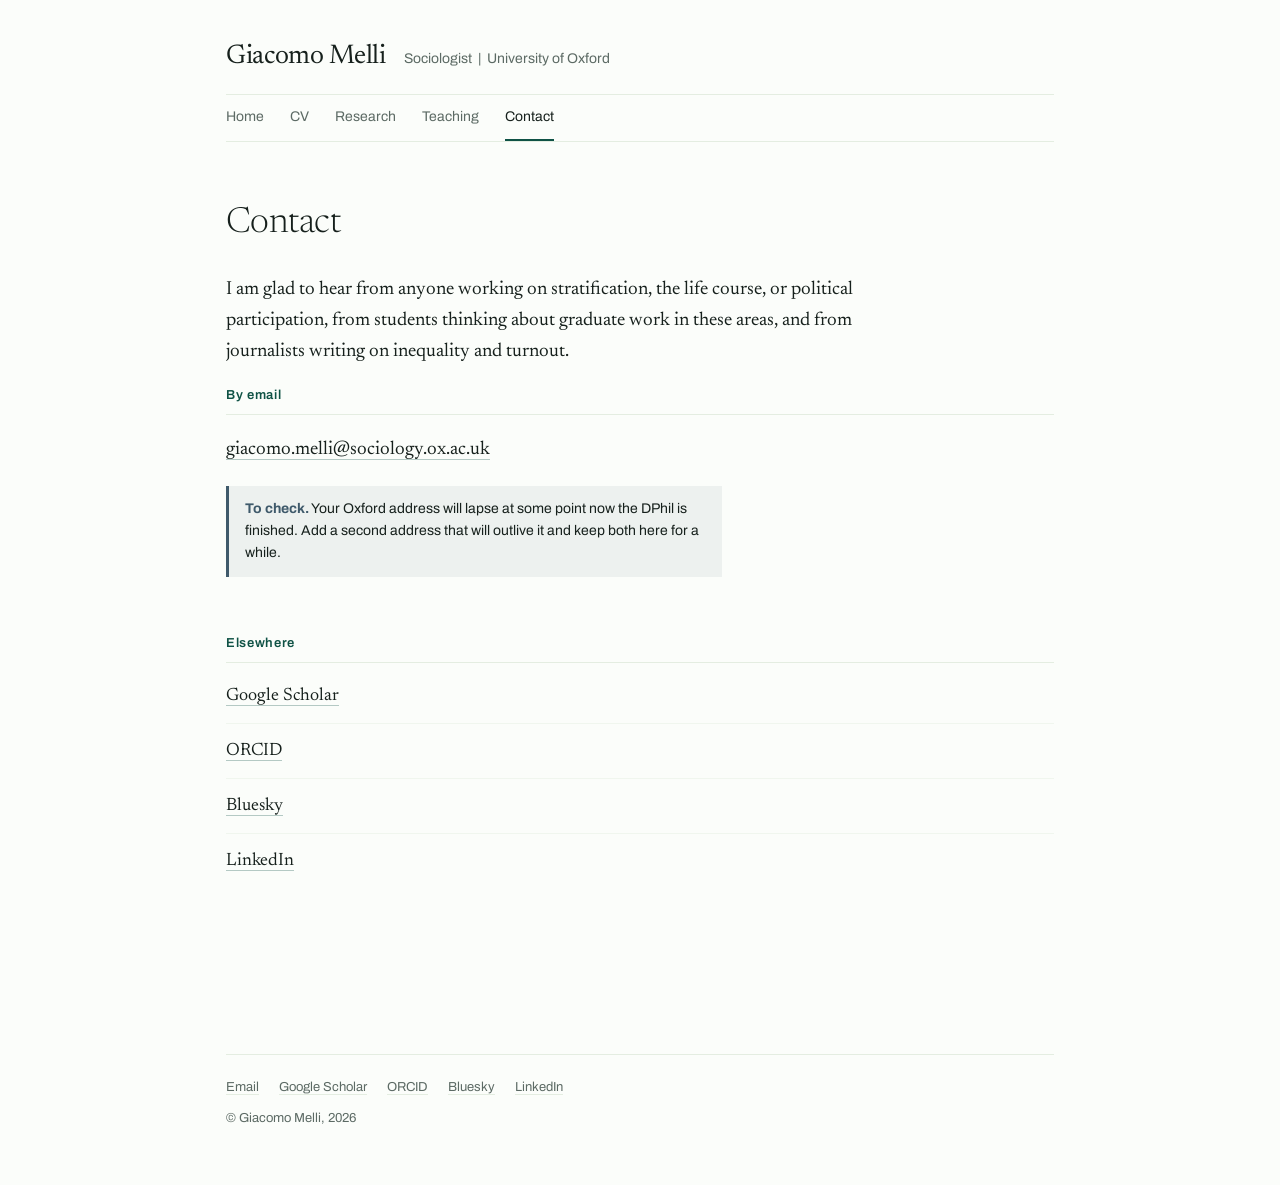
==== contact.html @ b4c050ae "Add files via upload" ====
<!DOCTYPE html>
<html lang="en">
<head>
<meta charset="utf-8">
<meta name="viewport" content="width=device-width, initial-scale=1, viewport-fit=cover">
<title>Contact &mdash; Giacomo Melli</title>
<meta name="description" content="How to get in touch with Giacomo Melli.">
<link rel="preconnect" href="https://fonts.googleapis.com">
<link rel="preconnect" href="https://fonts.gstatic.com" crossorigin>
<link href="https://fonts.googleapis.com/css2?family=Archivo:wght@400;500;600&family=Newsreader:opsz,wght@6..72,300;6..72,400;6..72,500&display=swap" rel="stylesheet">
<link rel="stylesheet" href="style.css">
</head>
<body>
<div class="wrap">

<header class="masthead">
  <div class="id">
    <p class="who"><a href="index.html">Giacomo Melli</a></p>
    <p class="role">Sociologist &nbsp;| &nbsp;University of Oxford</p>
  </div>
  <nav class="main" aria-label="Main">
    <ul>
      <li><a href="index.html">Home</a></li>
      <li><a href="cv.html">CV</a></li>
      <li><a href="research.html">Research</a></li>
      <li><a href="teaching.html">Teaching</a></li>
      <li><a href="contact.html" aria-current="page">Contact</a></li>
    </ul>
  </nav>
</header>

<main>
<!--MAIN-->

<h1 class="page">Contact</h1>

<p>I am glad to hear from anyone working on stratification, the life course, or political participation, from students thinking about graduate work in these areas, and from journalists writing on inequality and turnout.</p>

<section>
  <h2 class="band">By email</h2>
  <p><a href="mailto:giacomo.melli@sociology.ox.ac.uk">giacomo.melli@sociology.ox.ac.uk</a></p>
  <div class="todo"><b>To check.</b> Your Oxford address will lapse at some point now the DPhil is finished. Add a second address that will outlive it and keep both here for a while.</div>
</section>

<section>
  <h2 class="band">Elsewhere</h2>
  <ul class="plain">
    <li><a href="https://scholar.google.com/citations?hl=en&amp;user=pHB5kRAAAAAJ">Google Scholar</a></li>
    <li><a href="https://orcid.org/0000-0002-5335-5935">ORCID</a></li>
    <li><a href="https://bsky.app/profile/giacomomelli.bsky.social">Bluesky</a></li>
    <li><a href="https://www.linkedin.com/in/giacomo-melli/">LinkedIn</a></li>
  </ul>
</section>
<!--/MAIN-->
</main>

<footer>
  <ul>
    <li><a href="mailto:giacomo.melli@sociology.ox.ac.uk">Email</a></li>
    <li><a href="https://scholar.google.com/citations?hl=en&amp;user=pHB5kRAAAAAJ">Google Scholar</a></li>
    <li><a href="https://orcid.org/0000-0002-5335-5935">ORCID</a></li>
    <li><a href="https://bsky.app/profile/giacomomelli.bsky.social">Bluesky</a></li>
    <li><a href="https://www.linkedin.com/in/giacomo-melli/">LinkedIn</a></li>
  </ul>
  &copy; Giacomo Melli, 2026
</footer>

</div>
</body>
</html>
---- style.css ----
/* Giacomo Melli — site styles
   Edit colours and type here. Every page reads this one file.
   Want a different shade of paper? Try --paper: #FFFFFF (plain white)
   or #F4F9F3 (much greener). Change one line, every page follows. */

:root{
  --paper:#FBFDFA;
  --ink:#16201C;
  --muted:#5C6A64;
  --rule:#E4EDE1;
  --rule-soft:#F0F6EE;
  --accent:#0F5245;
  --link-line:rgba(15,82,69,.30);
  --flag:#3F5A6B;
  --flag-soft:rgba(63,90,107,.07);
  box-sizing:border-box;
  padding-top:env(safe-area-inset-top,0px);
  padding-bottom:env(safe-area-inset-bottom,0px);
}
@media (prefers-color-scheme: dark){
  :root:not([data-theme="light"]){
    --paper:#111714; --ink:#E6EBE6; --muted:#93A29B;
    --rule:#26302B; --rule-soft:#1B2320;
    --accent:#8FC9B2; --link-line:rgba(143,201,178,.38);
    --flag:#8FA9BB; --flag-soft:rgba(143,169,187,.10);
  }
}
:root[data-theme="dark"]{
  --paper:#111714; --ink:#E6EBE6; --muted:#93A29B;
    --rule:#26302B; --rule-soft:#1B2320;
    --accent:#8FC9B2; --link-line:rgba(143,201,178,.38);
    --flag:#8FA9BB; --flag-soft:rgba(143,169,187,.10);
}

*,*::before,*::after{box-sizing:inherit}
html{scroll-padding-top:env(safe-area-inset-top,0px)}
body{
  margin:0;
  background:var(--paper);
  color:var(--ink);
  font-family:"Newsreader",Georgia,"Times New Roman",serif;
  font-size:19px;
  line-height:1.62;
  -webkit-font-smoothing:antialiased;
  text-rendering:optimizeLegibility;
}
img{max-width:100%;display:block}

a{color:inherit;text-decoration:none;border-bottom:1px solid var(--link-line)}
a:hover{color:var(--accent);border-bottom-color:var(--accent)}
a:focus-visible{outline:2px solid var(--accent);outline-offset:3px;border-radius:2px}

.wrap{max-width:880px;margin:0 auto;padding:0 26px}

/* ---------- masthead ---------- */
.masthead{padding:42px 0 0}
.masthead .id{display:flex;flex-wrap:wrap;align-items:baseline;gap:4px 18px;margin:0 0 22px}
.masthead .who{font-size:27px;line-height:1.1;font-weight:400;letter-spacing:-.012em;margin:0}
.masthead .who a{border-bottom:none}
.masthead .role{
  font-family:"Archivo",system-ui,sans-serif;font-size:14px;color:var(--muted);margin:0;
}
nav.main{border-top:1px solid var(--rule);border-bottom:1px solid var(--rule)}
nav.main ul{
  list-style:none;margin:0;padding:0;display:flex;flex-wrap:wrap;gap:0 26px;
  font-family:"Archivo",system-ui,sans-serif;font-size:14px;
}
nav.main a{
  display:inline-block;padding:11px 0;color:var(--muted);
  border-bottom:2px solid transparent;
}
nav.main a:hover{color:var(--ink)}
nav.main a[aria-current="page"]{color:var(--ink);border-bottom-color:var(--accent)}

/* ---------- page body ---------- */
main{padding:46px 0 80px}
@media (min-width:760px){main{padding:62px 0 110px}}
p{margin:0 0 17px;max-width:66ch}
h1.page{font-size:36px;font-weight:300;line-height:1.14;letter-spacing:-.015em;margin:0 0 30px}

.lead{font-size:29px;line-height:1.36;font-weight:300;letter-spacing:-.012em;max-width:22ch;margin:0 0 30px}
@media (max-width:600px){.lead{font-size:25px;max-width:none}}

/* home intro: portrait beside text */
.intro{display:grid;gap:30px;margin:0 0 54px}
@media (min-width:760px){.intro{grid-template-columns:200px 1fr;gap:44px;align-items:start}}
.portrait{
  width:100%;aspect-ratio:4/5;border:1px dashed var(--rule);
  display:flex;align-items:center;justify-content:center;text-align:center;padding:14px;
  font-family:"Archivo",system-ui,sans-serif;font-size:12px;color:var(--muted);line-height:1.5;
}
@media (max-width:759px){.portrait{max-width:200px}}
.intro p:last-child{margin-bottom:0}

/* ---------- section furniture ---------- */
section{margin:0 0 56px}
h2.band{
  font-family:"Archivo",system-ui,sans-serif;font-size:13px;font-weight:600;letter-spacing:.05em;
  color:var(--accent);margin:0 0 20px;padding-bottom:8px;border-bottom:1px solid var(--rule);
}
h3.sub{
  font-family:"Archivo",system-ui,sans-serif;font-size:13px;font-weight:600;
  color:var(--muted);margin:38px 0 14px;
}

/* ---------- strands ---------- */
.strand{margin:0 0 42px}
.strand h3{font-size:24px;font-weight:400;line-height:1.24;letter-spacing:-.01em;margin:0 0 10px}
.strand .gloss{font-size:18px;color:var(--muted);max-width:60ch;margin:0 0 22px}

/* ---------- reference entries ---------- */
.entry{display:grid;grid-template-columns:54px 1fr;gap:0 14px;padding:15px 0;border-top:1px solid var(--rule-soft)}
.entry:first-of-type{border-top:none;padding-top:0}
.year{font-family:"Archivo",system-ui,sans-serif;font-size:13px;color:var(--muted);padding-top:7px}
.entry .t{font-size:19px;line-height:1.42;margin:0 0 3px}
.entry .m{font-size:16px;color:var(--muted);margin:0}
.entry .extra{font-size:15px;margin:6px 0 0}
.entry .extra a{border-bottom-color:var(--rule)}
@media (max-width:520px){
  .entry{grid-template-columns:1fr}
  .year{padding:0 0 3px}
}

.plain{list-style:none;margin:0;padding:0}
.plain li{padding:14px 0;border-top:1px solid var(--rule-soft);font-size:18px;line-height:1.45}
.plain li:first-child{border-top:none;padding-top:0}
.plain .status{font-family:"Archivo",system-ui,sans-serif;font-size:12px;color:var(--muted);display:block;margin-top:5px}

/* ---------- teaching ---------- */
.course{padding:20px 0;border-top:1px solid var(--rule-soft)}
.course:first-of-type{border-top:none;padding-top:0}
.course h3{font-size:21px;font-weight:400;margin:0 0 3px;line-height:1.3}
.course .where{font-family:"Archivo",system-ui,sans-serif;font-size:13px;color:var(--muted);margin:0 0 8px}
.course p.d{font-size:17px;margin:0;max-width:62ch}

/* ---------- misc ---------- */
.more{font-family:"Archivo",system-ui,sans-serif;font-size:14px;margin:26px 0 0}
.todo{
  border-left:3px solid var(--flag);background:var(--flag-soft);padding:12px 16px;margin:20px 0;
  font-family:"Archivo",system-ui,sans-serif;font-size:14px;line-height:1.6;max-width:62ch;
}
.todo b{color:var(--flag)}

footer{border-top:1px solid var(--rule);padding:22px 0 56px;
  font-family:"Archivo",system-ui,sans-serif;font-size:13px;color:var(--muted)}
footer ul{list-style:none;display:flex;flex-wrap:wrap;gap:6px 20px;margin:0 0 10px;padding:0}
footer a{border-bottom-color:var(--rule)}

/* ---------- CV page ---------- */
.btn{
  display:inline-block;border:1px solid var(--accent);border-radius:2px;
  padding:9px 16px;color:var(--accent);
  font-family:"Archivo",system-ui,sans-serif;font-size:14px;
}
.btn:hover{background:var(--accent);color:var(--paper);border-bottom-color:var(--accent)}
.pdf{margin:26px 0 8px;border:1px solid var(--rule);background:var(--rule-soft);height:900px}
.pdf object{width:100%;height:100%;display:block}
.pdf p{margin:0;padding:22px}
.pdf-small{display:none;font-size:17px;color:var(--muted);margin:22px 0 8px}
@media (max-width:760px){
  .pdf{display:none}
  .pdf-small{display:block}
}
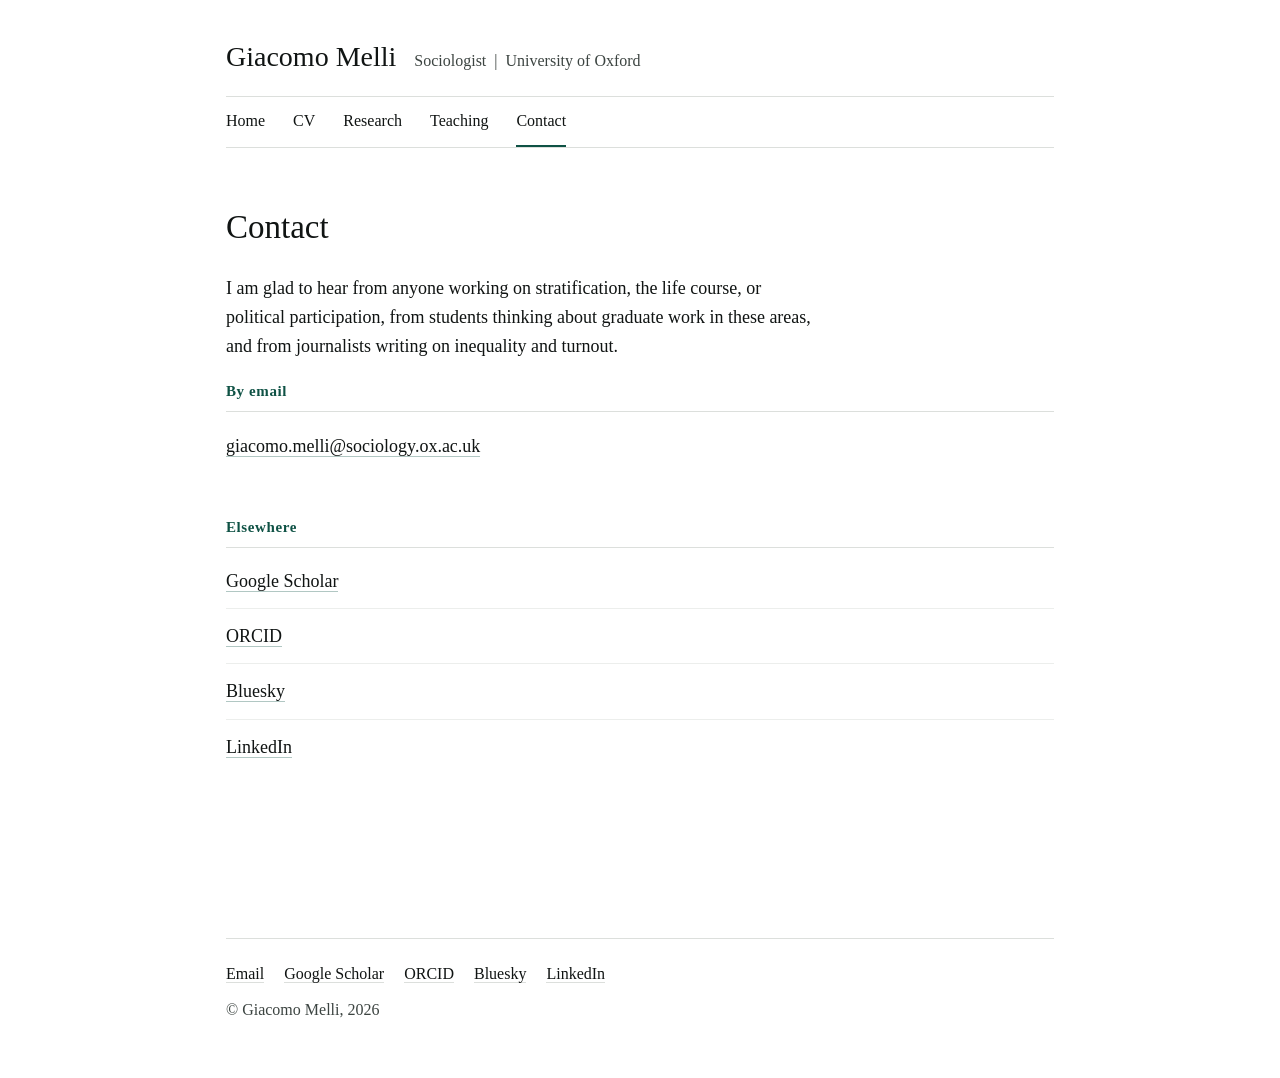
==== commit a5ab13c1: "Add files via upload" ====
--- a/contact.html
+++ b/contact.html
@@ -5,9 +5,6 @@
 <meta name="viewport" content="width=device-width, initial-scale=1, viewport-fit=cover">
 <title>Contact &mdash; Giacomo Melli</title>
 <meta name="description" content="How to get in touch with Giacomo Melli.">
-<link rel="preconnect" href="https://fonts.googleapis.com">
-<link rel="preconnect" href="https://fonts.gstatic.com" crossorigin>
-<link href="https://fonts.googleapis.com/css2?family=Archivo:wght@400;500;600&family=Newsreader:opsz,wght@6..72,300;6..72,400;6..72,500&display=swap" rel="stylesheet">
 <link rel="stylesheet" href="style.css">
 </head>
 <body>
@@ -39,7 +36,7 @@
 <section>
   <h2 class="band">By email</h2>
   <p><a href="mailto:giacomo.melli@sociology.ox.ac.uk">giacomo.melli@sociology.ox.ac.uk</a></p>
-  <div class="todo"><b>To check.</b> Your Oxford address will lapse at some point now the DPhil is finished. Add a second address that will outlive it and keep both here for a while.</div>
+  
 </section>
 
 <section>
--- a/style.css
+++ b/style.css
@@ -1,35 +1,30 @@
 /* Giacomo Melli — site styles
-   Edit colours and type here. Every page reads this one file.
-   Want a different shade of paper? Try --paper: #FFFFFF (plain white)
-   or #F4F9F3 (much greener). Change one line, every page follows. */
+   One typeface throughout: Georgia.
+   Colours live in the block below. Change them here and every page follows. */
 
 :root{
-  --paper:#FBFDFA;
-  --ink:#16201C;
-  --muted:#5C6A64;
-  --rule:#E4EDE1;
-  --rule-soft:#F0F6EE;
+  --paper:#FFFFFF;
+  --ink:#101413;
+  --muted:#3C4441;
+  --rule:#DCDFDC;
+  --rule-soft:#ECEEEC;
   --accent:#0F5245;
-  --link-line:rgba(15,82,69,.30);
-  --flag:#3F5A6B;
-  --flag-soft:rgba(63,90,107,.07);
+  --link-line:rgba(15,82,69,.32);
   box-sizing:border-box;
   padding-top:env(safe-area-inset-top,0px);
   padding-bottom:env(safe-area-inset-bottom,0px);
 }
 @media (prefers-color-scheme: dark){
   :root:not([data-theme="light"]){
-    --paper:#111714; --ink:#E6EBE6; --muted:#93A29B;
-    --rule:#26302B; --rule-soft:#1B2320;
-    --accent:#8FC9B2; --link-line:rgba(143,201,178,.38);
-    --flag:#8FA9BB; --flag-soft:rgba(143,169,187,.10);
+    --paper:#111413; --ink:#EDEFEC; --muted:#C2C8C4;
+    --rule:#2B302E; --rule-soft:#1D2220;
+    --accent:#8FC9B2; --link-line:rgba(143,201,178,.40);
   }
 }
 :root[data-theme="dark"]{
-  --paper:#111714; --ink:#E6EBE6; --muted:#93A29B;
-    --rule:#26302B; --rule-soft:#1B2320;
-    --accent:#8FC9B2; --link-line:rgba(143,201,178,.38);
-    --flag:#8FA9BB; --flag-soft:rgba(143,169,187,.10);
+  --paper:#111413; --ink:#EDEFEC; --muted:#C2C8C4;
+  --rule:#2B302E; --rule-soft:#1D2220;
+  --accent:#8FC9B2; --link-line:rgba(143,201,178,.40);
 }
 
 *,*::before,*::after{box-sizing:inherit}
@@ -38,8 +33,8 @@
   margin:0;
   background:var(--paper);
   color:var(--ink);
-  font-family:"Newsreader",Georgia,"Times New Roman",serif;
-  font-size:19px;
+  font-family:Georgia,"Times New Roman",serif;
+  font-size:18px;
   line-height:1.62;
   -webkit-font-smoothing:antialiased;
   text-rendering:optimizeLegibility;
@@ -55,67 +50,54 @@
 /* ---------- masthead ---------- */
 .masthead{padding:42px 0 0}
 .masthead .id{display:flex;flex-wrap:wrap;align-items:baseline;gap:4px 18px;margin:0 0 22px}
-.masthead .who{font-size:27px;line-height:1.1;font-weight:400;letter-spacing:-.012em;margin:0}
+.masthead .who{font-size:28px;line-height:1.1;font-weight:400;margin:0}
 .masthead .who a{border-bottom:none}
-.masthead .role{
-  font-family:"Archivo",system-ui,sans-serif;font-size:14px;color:var(--muted);margin:0;
-}
+.masthead .role{font-size:16px;color:var(--muted);margin:0}
+
 nav.main{border-top:1px solid var(--rule);border-bottom:1px solid var(--rule)}
-nav.main ul{
-  list-style:none;margin:0;padding:0;display:flex;flex-wrap:wrap;gap:0 26px;
-  font-family:"Archivo",system-ui,sans-serif;font-size:14px;
-}
-nav.main a{
-  display:inline-block;padding:11px 0;color:var(--muted);
-  border-bottom:2px solid transparent;
-}
-nav.main a:hover{color:var(--ink)}
-nav.main a[aria-current="page"]{color:var(--ink);border-bottom-color:var(--accent)}
+nav.main ul{list-style:none;margin:0;padding:0;display:flex;flex-wrap:wrap;gap:0 28px;font-size:16px}
+nav.main a{display:inline-block;padding:11px 0;color:var(--ink);border-bottom:2px solid transparent}
+nav.main a:hover{color:var(--accent)}
+nav.main a[aria-current="page"]{border-bottom-color:var(--accent)}
 
 /* ---------- page body ---------- */
 main{padding:46px 0 80px}
-@media (min-width:760px){main{padding:62px 0 110px}}
+@media (min-width:760px){main{padding:60px 0 110px}}
 p{margin:0 0 17px;max-width:66ch}
-h1.page{font-size:36px;font-weight:300;line-height:1.14;letter-spacing:-.015em;margin:0 0 30px}
+h1.page{font-size:33px;font-weight:400;line-height:1.16;margin:0 0 28px}
 
-.lead{font-size:29px;line-height:1.36;font-weight:300;letter-spacing:-.012em;max-width:22ch;margin:0 0 30px}
-@media (max-width:600px){.lead{font-size:25px;max-width:none}}
+.lead{font-size:26px;line-height:1.38;max-width:24ch;margin:0 0 30px}
+@media (max-width:600px){.lead{font-size:23px;max-width:none}}
 
-/* home intro: portrait beside text */
 .intro{display:grid;gap:30px;margin:0 0 54px}
 @media (min-width:760px){.intro{grid-template-columns:200px 1fr;gap:44px;align-items:start}}
+.photo{width:100%;aspect-ratio:4/5;object-fit:cover;object-position:center 20%}
+@media (max-width:759px){.photo{max-width:200px}}
 .portrait{
   width:100%;aspect-ratio:4/5;border:1px dashed var(--rule);
   display:flex;align-items:center;justify-content:center;text-align:center;padding:14px;
-  font-family:"Archivo",system-ui,sans-serif;font-size:12px;color:var(--muted);line-height:1.5;
+  font-size:14px;color:var(--muted);line-height:1.5;
 }
 @media (max-width:759px){.portrait{max-width:200px}}
 .intro p:last-child{margin-bottom:0}
 
 /* ---------- section furniture ---------- */
-section{margin:0 0 56px}
+section{margin:0 0 54px}
 h2.band{
-  font-family:"Archivo",system-ui,sans-serif;font-size:13px;font-weight:600;letter-spacing:.05em;
-  color:var(--accent);margin:0 0 20px;padding-bottom:8px;border-bottom:1px solid var(--rule);
+  font-size:15px;font-weight:700;letter-spacing:.04em;color:var(--accent);
+  margin:0 0 20px;padding-bottom:8px;border-bottom:1px solid var(--rule);
 }
-h3.sub{
-  font-family:"Archivo",system-ui,sans-serif;font-size:13px;font-weight:600;
-  color:var(--muted);margin:38px 0 14px;
-}
+h3.sub{font-size:16px;font-weight:700;color:var(--ink);margin:34px 0 12px}
 
-/* ---------- strands ---------- */
-.strand{margin:0 0 42px}
-.strand h3{font-size:24px;font-weight:400;line-height:1.24;letter-spacing:-.01em;margin:0 0 10px}
-.strand .gloss{font-size:18px;color:var(--muted);max-width:60ch;margin:0 0 22px}
-
-/* ---------- reference entries ---------- */
-.entry{display:grid;grid-template-columns:54px 1fr;gap:0 14px;padding:15px 0;border-top:1px solid var(--rule-soft)}
+/* ---------- references ---------- */
+.entry{display:grid;grid-template-columns:56px 1fr;gap:0 14px;padding:16px 0;border-top:1px solid var(--rule-soft)}
 .entry:first-of-type{border-top:none;padding-top:0}
-.year{font-family:"Archivo",system-ui,sans-serif;font-size:13px;color:var(--muted);padding-top:7px}
-.entry .t{font-size:19px;line-height:1.42;margin:0 0 3px}
+.year{font-size:16px;color:var(--muted);padding-top:4px}
+.entry .t{font-size:18px;line-height:1.42;margin:0 0 2px}
+.entry .j{font-size:18px;line-height:1.42;color:var(--accent);font-style:italic;margin:0 0 3px}
 .entry .m{font-size:16px;color:var(--muted);margin:0}
-.entry .extra{font-size:15px;margin:6px 0 0}
-.entry .extra a{border-bottom-color:var(--rule)}
+.entry .m .a{color:var(--ink)}
+.entry .extra{font-size:15px;color:var(--muted);margin:5px 0 0}
 @media (max-width:520px){
   .entry{grid-template-columns:1fr}
   .year{padding:0 0 3px}
@@ -124,34 +106,18 @@
 .plain{list-style:none;margin:0;padding:0}
 .plain li{padding:14px 0;border-top:1px solid var(--rule-soft);font-size:18px;line-height:1.45}
 .plain li:first-child{border-top:none;padding-top:0}
-.plain .status{font-family:"Archivo",system-ui,sans-serif;font-size:12px;color:var(--muted);display:block;margin-top:5px}
+.plain .status{font-size:15px;color:var(--muted);display:block;margin-top:4px}
 
 /* ---------- teaching ---------- */
 .course{padding:20px 0;border-top:1px solid var(--rule-soft)}
 .course:first-of-type{border-top:none;padding-top:0}
-.course h3{font-size:21px;font-weight:400;margin:0 0 3px;line-height:1.3}
-.course .where{font-family:"Archivo",system-ui,sans-serif;font-size:13px;color:var(--muted);margin:0 0 8px}
+.course h3{font-size:20px;font-weight:400;margin:0 0 3px;line-height:1.3}
+.course .where{font-size:16px;color:var(--muted);margin:0 0 8px}
 .course p.d{font-size:17px;margin:0;max-width:62ch}
 
-/* ---------- misc ---------- */
-.more{font-family:"Archivo",system-ui,sans-serif;font-size:14px;margin:26px 0 0}
-.todo{
-  border-left:3px solid var(--flag);background:var(--flag-soft);padding:12px 16px;margin:20px 0;
-  font-family:"Archivo",system-ui,sans-serif;font-size:14px;line-height:1.6;max-width:62ch;
-}
-.todo b{color:var(--flag)}
-
-footer{border-top:1px solid var(--rule);padding:22px 0 56px;
-  font-family:"Archivo",system-ui,sans-serif;font-size:13px;color:var(--muted)}
-footer ul{list-style:none;display:flex;flex-wrap:wrap;gap:6px 20px;margin:0 0 10px;padding:0}
-footer a{border-bottom-color:var(--rule)}
-
 /* ---------- CV page ---------- */
-.btn{
-  display:inline-block;border:1px solid var(--accent);border-radius:2px;
-  padding:9px 16px;color:var(--accent);
-  font-family:"Archivo",system-ui,sans-serif;font-size:14px;
-}
+.more{font-size:16px;margin:24px 0 0}
+.btn{display:inline-block;border:1px solid var(--accent);border-radius:2px;padding:9px 16px;color:var(--accent);font-size:16px}
 .btn:hover{background:var(--accent);color:var(--paper);border-bottom-color:var(--accent)}
 .pdf{margin:26px 0 8px;border:1px solid var(--rule);background:var(--rule-soft);height:900px}
 .pdf object{width:100%;height:100%;display:block}
@@ -161,3 +127,7 @@
   .pdf{display:none}
   .pdf-small{display:block}
 }
+
+footer{border-top:1px solid var(--rule);padding:22px 0 56px;font-size:16px;color:var(--muted)}
+footer ul{list-style:none;display:flex;flex-wrap:wrap;gap:6px 20px;margin:0 0 10px;padding:0}
+footer a{color:var(--ink);border-bottom-color:var(--rule)}
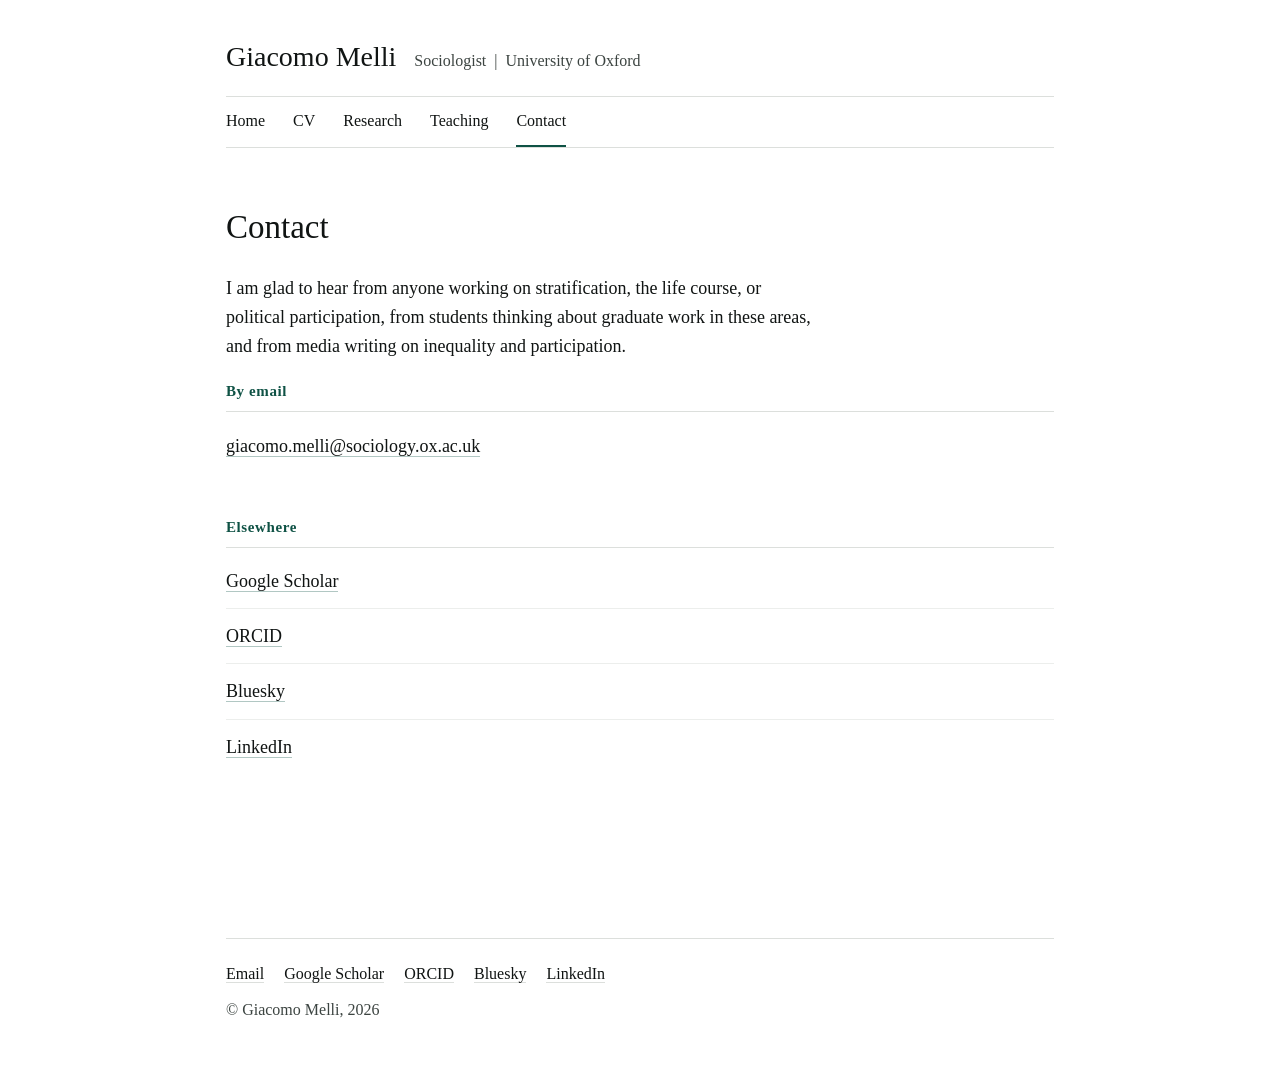
==== commit dacba03d: "Update contact.html" ====
--- a/contact.html
+++ b/contact.html
@@ -31,7 +31,7 @@
 
 <h1 class="page">Contact</h1>
 
-<p>I am glad to hear from anyone working on stratification, the life course, or political participation, from students thinking about graduate work in these areas, and from journalists writing on inequality and turnout.</p>
+<p>I am glad to hear from anyone working on stratification, the life course, or political participation, from students thinking about graduate work in these areas, and from media writing on inequality and participation.</p>
 
 <section>
   <h2 class="band">By email</h2>
